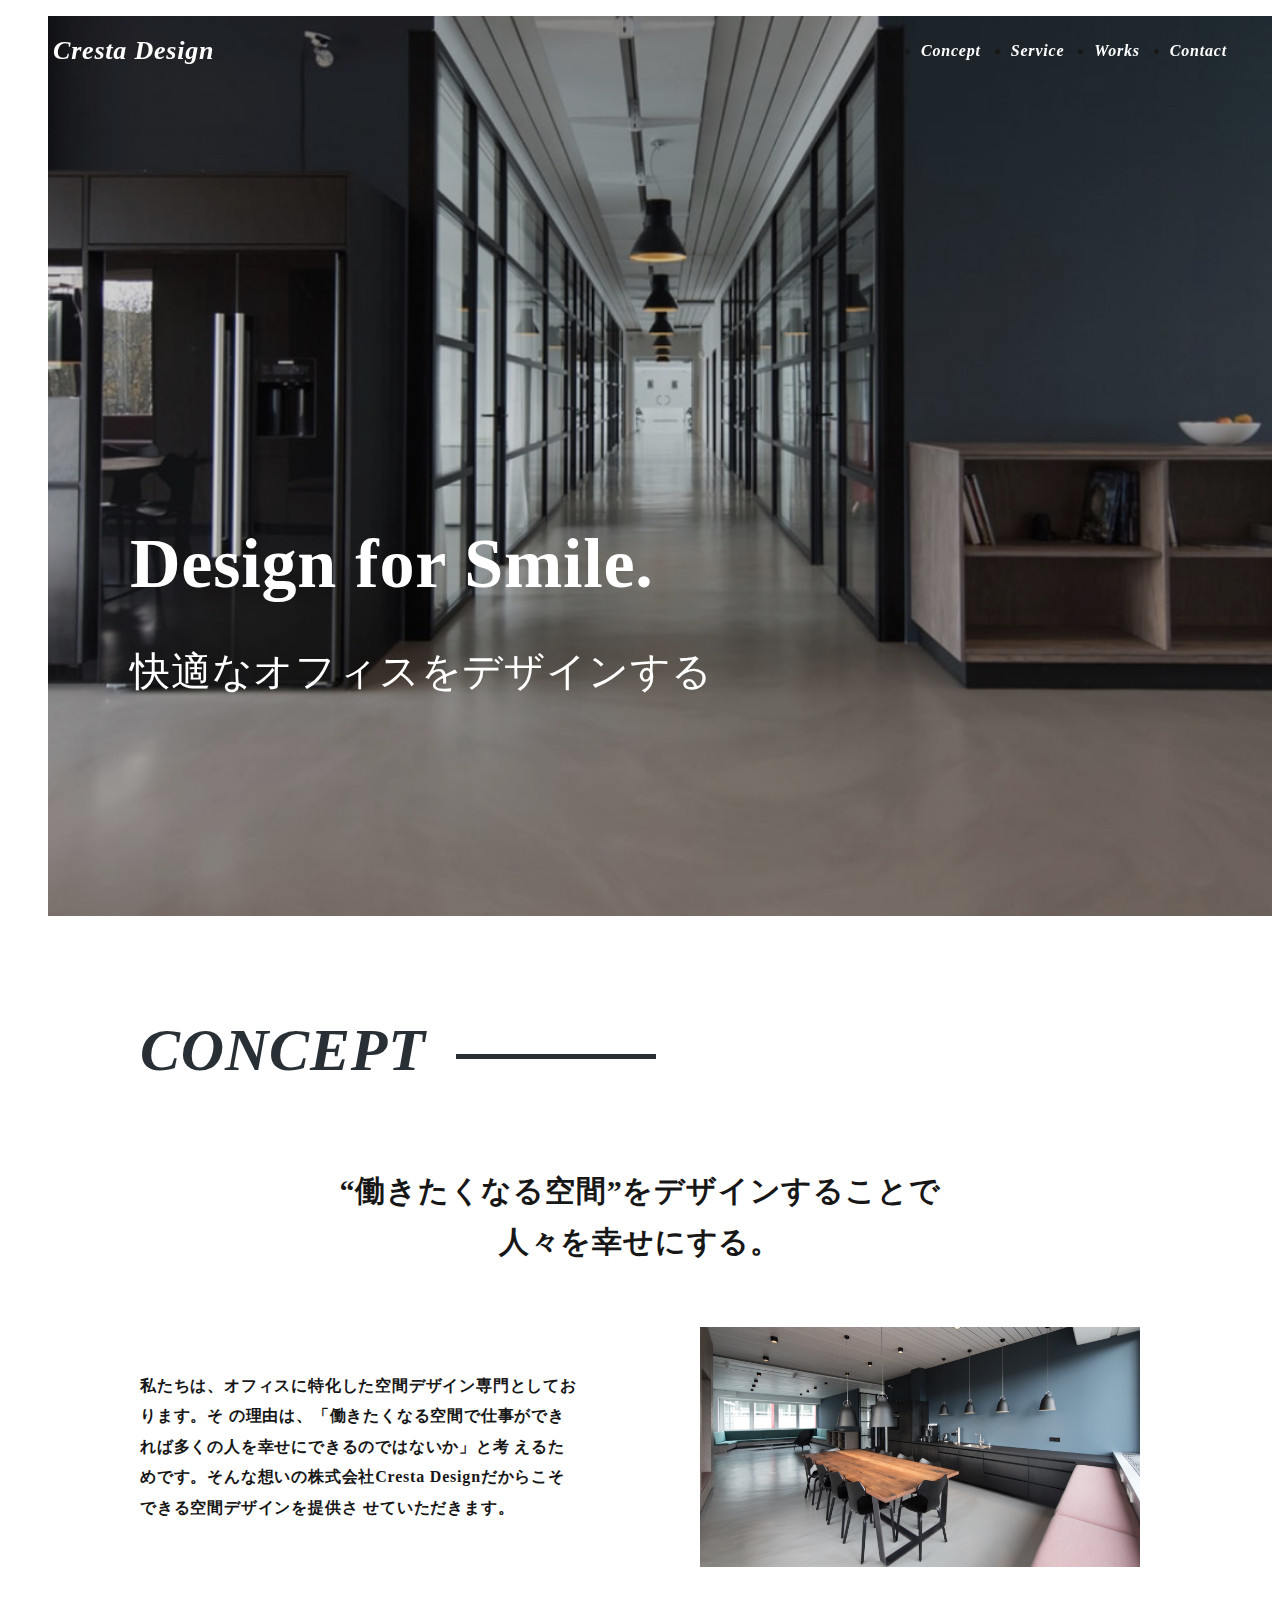
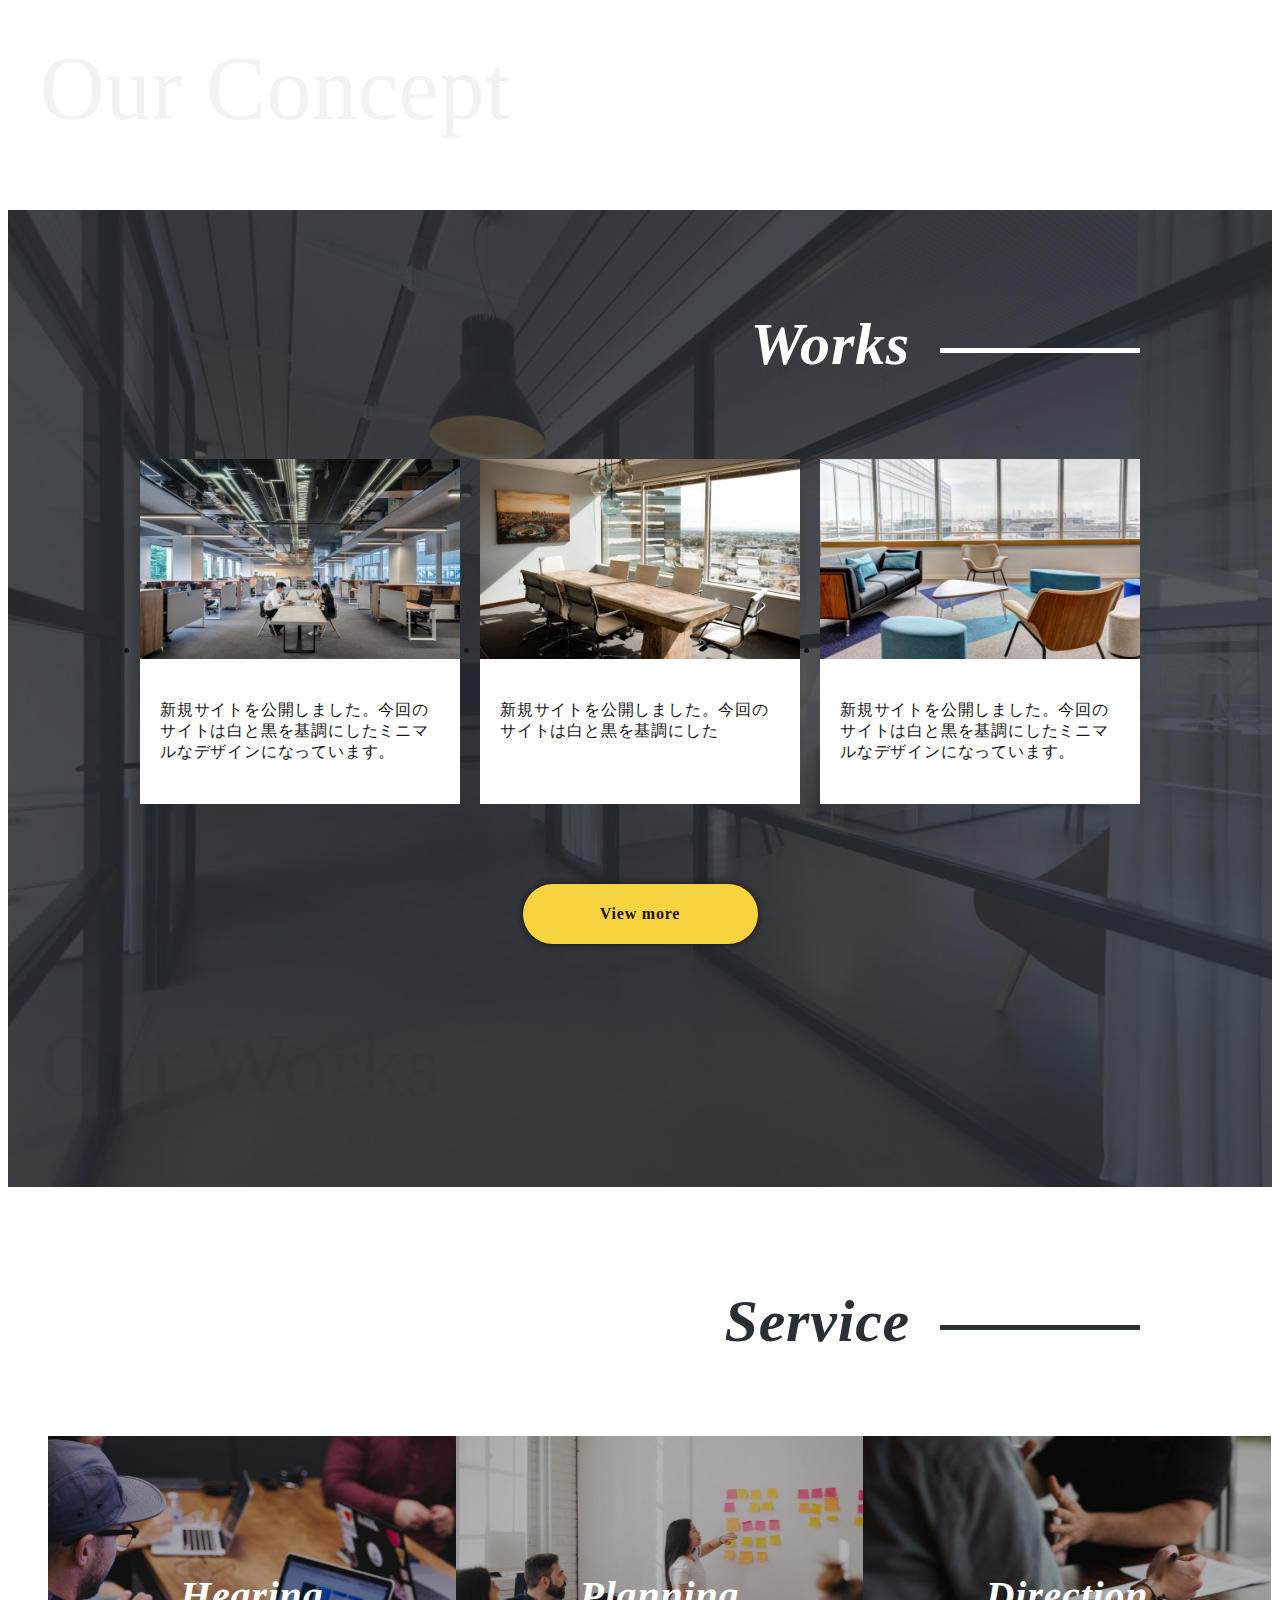
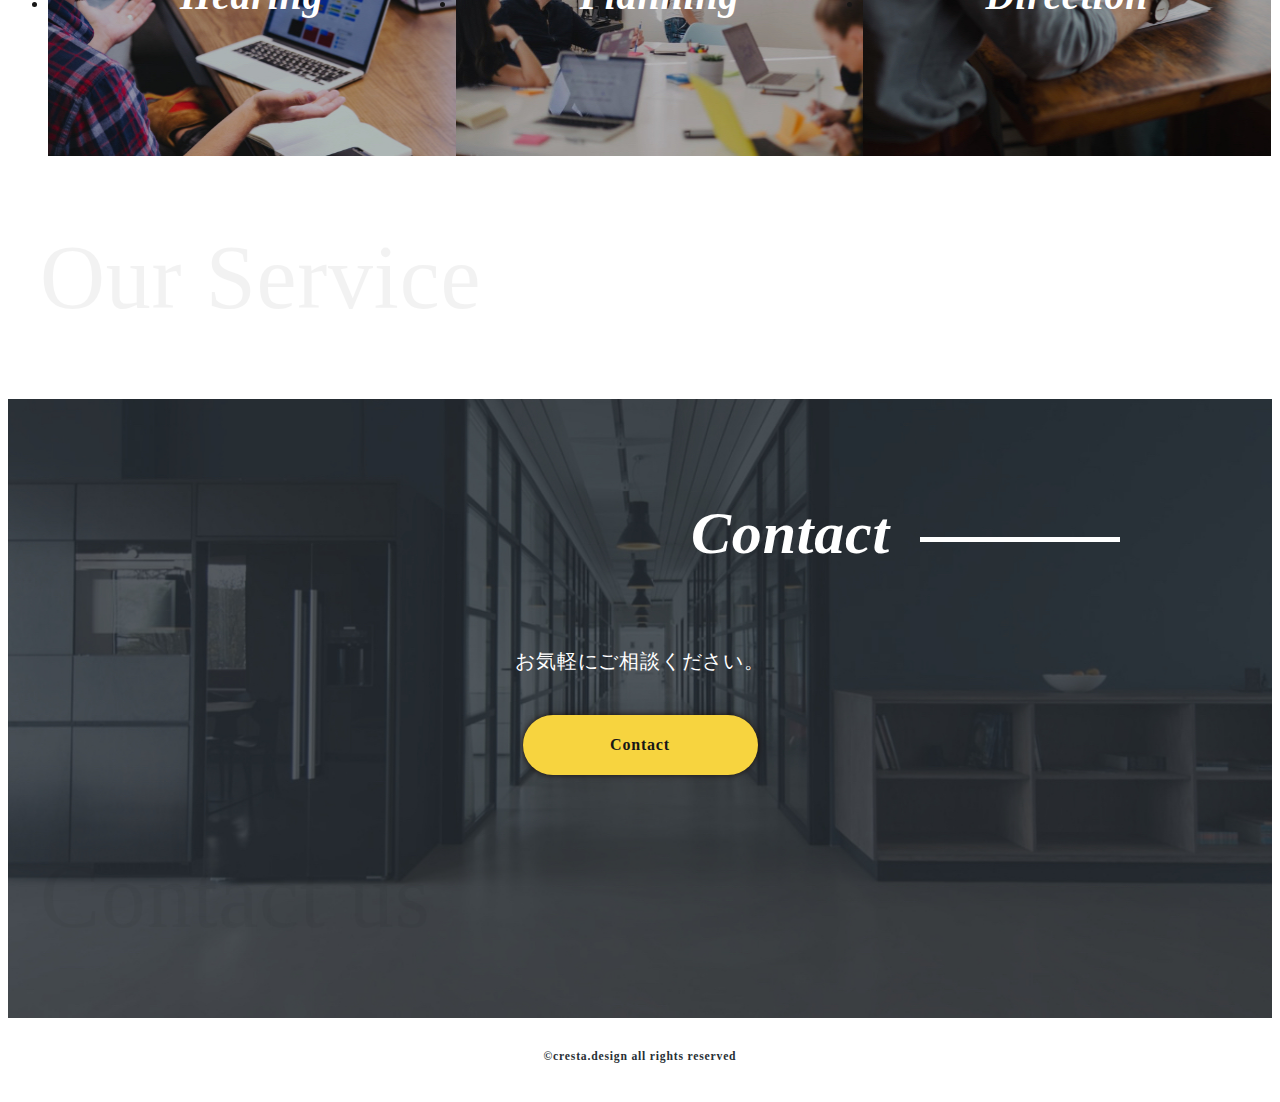
==== index.html @ 738f0717 "Add files via upload" ====
<!DOCTYPE html>
<html lang="ja">
<head>
    <meta charset="UTF-8">
    <meta http-equiv="X-UA-Compatible" content="IE=edge">
    <meta name="viewport" content="width=device-width, initial-scale=1.0">
    <title>Cresta Design |　快適なオフィス空間をデザインする会社</title>
    <link href=“https://fonts.googleapis.com/css?family=Noto+Serif|Noto+Serif+JP&display=swap” rel=“stylesheet”>
    <link rel="stylesheet" type="text/css" href="http://yui.yahooapis.com/3.18.1/build/cssreset/cssreset-min.css">
    <link rel="stylesheet" href="./css/slick.css">
    <link rel="stylesheet" href="./css/slick-theme.css">
    <link rel="stylesheet" href="style.css">
    
</head>
<body>
    <header class="header">
        <div class="header-inner">
            <h1 class="site-title"><a href="">Cresta Design</a></h1>
            <nav class="header-nav">
                <ul class="nav-list">
                    <li class="nav-item"><a href="">Concept</a></li>
                    <li class="nav-item"><a href="">Service</a></li>
                    <li class="nav-item"><a href="">Works</a></li>
                    <li class="nav-item"><a href="">Contact</a></li>
                </ul>
            </nav>
            <button class="burger-btn">
                <span class="bar bar_top"></span>
                <span class="bar bar_mid"></span>
                <span class="bar bar_bottom"></span>
            </button>
        </div>
    </header>
    <main>
        <div class="fv">
            <ul class="slider">
                <li><img src="./img/fv-bgi_01@2x.jpg" alt=""></li>
                <li><img src="./img/fv-bgi_02@2x.jpg" alt=""></li>
                <li><img src="./img/fv-bgi_03@2x.jpg" alt=""></li>
            </ul>
            <div class="main-copy">
                <p class="en-copy">Design for Smile.</p>
                <p class="jp-copy">快適なオフィスを<br class="sp-br">デザインする</p>
            </div>
        </div>
    <!-- concept -->
        <div class="section-wrapper">
            <h2 class="section-title">CONCEPT</h2>
            <div class="section-inner">
                <p class="concept-lead">“働きたくなる空間”をデザインすることで<br class="pc-br">
                    人々を幸せにする。</p>
                <div class="concept-content">
                    <p class="concept-text">私たちは、オフィスに特化した空間デザイン専門としております。そ
                        の理由は、「働きたくなる空間で仕事ができれば多くの人を幸せにできるのではないか」と考
                        えるためです。そんな想いの株式会社Cresta Designだからこそできる空間デザインを提供さ
                        せていただきます。</p>
                    <div class="concept-img-wrapper">
                        <img src="./img/concept-image@2x.jpg" alt="">
                    </div>
                </div>
            </div>
            <div class="section-bottom">Our Concept</div>
        </div>
    <!-- /concept -->

    <!-- works -->
    <div class="section-wrapper bg-works">
        <h2 class="section-title text-right text-white">Works</h2>
        <ul class="works-list">
            <li class="works-item">
                <a href="">
                    <div class="works-img-wrapper"><img src="./img/card-img01@2x.jpg" alt=""></div>
                    <p class="works-list-text">新規サイトを公開しました。今回のサイトは白と黒を基調にしたミニマルなデザインになっています。</p>
                </a>
            </li>
            <li class="works-item">
                <a href="">
                    <div class="works-img-wrapper"><img src="./img/card-img02@2x.jpg" alt=""></div>
                    <p class="works-list-text">新規サイトを公開しました。今回のサイトは白と黒を基調にした</p>
                </a>
            </li>
            <li class="works-item">
                <a href="">
                    <div class="works-img-wrapper"><img src="./img/card-img03@2x.jpg" alt=""></div>
                    <p class="works-list-text">新規サイトを公開しました。今回のサイトは白と黒を基調にしたミニマルなデザインになっています。</p>
                </a>
            </li>
        </ul>
        <a href="" class="link-btn">View more</a>
        <div class="section-bottom">Our Works</div>
    </div>
    <!--/works -->

    <!-- service -->
    <div class="section-wrapper">
        <h2 class="section-title text-right">Service</h2>
        <ul class="service-list">
            <li class="service-item service_1"><a href="">Hearing</a></li>
            <li class="service-item service_2"><a href="">Planning</a></li>
            <li class="service-item service_3"><a href="">Direction</a></li>
        </ul>
        <div class="section-bottom">Our Service</div>
    </div>
    <!-- /service -->


    <!-- contact -->
    <div class="section-wrapper bg-contact">
        <div class="section-inner">
            <h2 class="section-title text-white text-right">Contact</h2>
            <p class="contact-text">お気軽にご相談ください。</p>
            <a href="" class="link-btn">Contact</a>
        </div>
        <div class="section-bottom">Contact us</div>
    </div>
    <!-- /contact -->
        
    </main>
    <footer class="footer">
        <small>&copy;cresta.design all rights reserved</small>
    </footer>


<!-- jquery -->
<script src="https://ajax.googleapis.com/ajax/libs/jquery/3.6.0/jquery.min.js"></script>
<script src="./js/slick.min.js"></script>
<script src="./js/index.js"></script>
<!--/ jquery -->


</body>
</html>
---- style.css ----
/* ------------------- */
/*        bace         */
/* ------------------- */
img{
  width: 100%;
  vertical-align: bottom;
}

a{
  list-style-type: none;
  text-decoration: none;
}

html{
  font-size: 62.5%;
}
body{
  font-family: 'Noto serif','Noto serif jp',serif;
  letter-spacing: .05em;
  font-size: 1.6rem;
  color: #171717;
}
.section-inner{
  padding: 0 50px;
  margin: 0 auto;
  max-width: 1000px;
}


.section-wrapper{
  padding: 100px 0 70px;
}

.section-bottom{
  max-width: 1200px;
  margin: 0 auto;
  opacity: .05;
  font-size: 9rem;
}
.section-title::after{
  content: "";
  display: inline-block;
  vertical-align: middle;
  width: 200px;
  height: 5px;
  background-color: #282F35;
  margin-left: 30px;
}
.section-title{
  max-width: 1000px;
  font-size: 6rem;
  font-weight: bold;
  font-style: italic;
  margin: 0 auto 80px;
  color: #282F35;
  padding: 0 20px;
}

.link-btn{
  display: block;
  width: 235px;
  line-height: 60px;
  margin: 0 auto 70px;
  text-align: center;
  border-radius: 30px;
  background-color: #F7D43F;
  box-shadow: 0 0 6px #1b1310;
  font-weight: bold;
  color: #171717;
  text-decoration: none;
  transition: .3s;
}


.link-btn:hover{
  opacity: .7;
  transition: .3s;
}

.site-title{
  font-size: 2.6rem;
  font-weight: bold;
  font-style: italic;
  color: #fff;
}

/* ------------------- */
/*        burger       */
/* ------------------- */

.burger-btn{
  display: none;
}
/* ------------------- */
/*        header      */
/* ------------------- */


.header{
  position: absolute;
  padding: 19px 33px;
  top: 0;
  left: 0;
  z-index:1;
  box-sizing: border-box;   
  width: 100%;
  transition: .3s;
}
.header a{
  color: #fff;
  text-decoration: none;
  transition: .3s;
  font-weight: bold;
  font-style: italic;
}
.header a:hover{
  opacity: .7;
  transition: .3s;
  list-style: none;
}
.header-inner{
  max-width: 1200px;
  margin: 0 auto;
  padding: 0 20px;
  align-items: center;
  display: flex;
  justify-content: space-between;
}

.nav-list{
  display: flex;
}

.nav-item{
  margin-right: 30px;
}

  .nav-item:last-of-type{
    margin-right: 0;
  }
  .header.fixed{
    position: fixed;
    background-color: #282f35;
    padding: 30px;
    width: 100%;
    transition: .3s;
}
  /* ------------------- */
  /*         fv          */
  /* ------------------- */
  
  .fv{
    min-height: 550px;
    height: 100vh;
    background-size: cover;
    background-position: center;
    position: relative;
}
.fv img{
  min-height: 550px;
  height: 100vh;
  object-fit: cover;
}
.main-copy{
  position: absolute;
  bottom: 177px;
  left: 122px;
  color: #fff;
}

.sp-br{
  display: none;
}
.en-copy{
  font-size: 7rem;
  font-weight: bold;
  margin-bottom: 20px;
}

.jp-copy{
  font-size: 4rem;
  text-align: center;
}

.slick-arrow{
  display: none !important;
}


/* ------------------- */
/*        concept      */
/* ------------------- */


.concept-lead{
  text-align: center;
  font-size: 3rem;
  margin-bottom: 60px;
  font-weight: bold;
  line-height: 1.7;
}

.concept-content{
  display: flex;
  align-items: center;
  justify-content: space-between;
  margin-bottom: 70px;
}

.concept-text{
  max-width: 440px;
  line-height: 1.9;
  font-weight: bold;
}

.concept-img-wrapper{
  max-width: 440px;
  margin-left: 20px;
}

/* ------------------- */
/*        works        */
/* ------------------- */


.bg-works{  
  background-image: url(./img/works-bgi@2x.jpg);
  background-size: cover;
  background-position: center;
}


.works-list{
  display: flex;
  justify-content: space-between;
  margin: 0 auto 80px;
  padding: 0 50px;
  max-width: 1000px;
}

.works-item a{
  color: #141414;
  text-decoration: none;
}
.works-item{
  width: 32%;
  background-color: #fff;
}

.works-list-text{
  padding: 25px 20px;
}



/* ------------------- */
/*        service      */
/* ------------------- */

.service-list{
  display: flex;
  margin-bottom: 70px;
}

.service-item.service_1{
  background-image: url(./img/service-img01@2x.jpg);
}
.service-item.service_2{
  background-image: url(./img/service-img02@2x.jpg);
}
.service-item.service_3{
  background-image: url(./img/sevice-img03@2x.jpg);
}

.service-item{
  width: 33.3%;
}

.service-item a{
  text-decoration: none;
  display: block;
  width: 100%;
  text-align: center;
  color: #fff;
  line-height: 320px;
  font-size: 4rem;
  font-weight: bold;
  font-style: italic;
  transition: .3s;
}

.service-item a:hover{
  background-color: rgba(40,47,53,.7);
  transition: .3s;
}



/* ------------------- */
/*        contact      */
/* ------------------- */
.bg-contact{
  background-image: url(./img/contact-bgi@2x.jpg);
  background-size: cover;
  background-position: center;
}
.contact-text{
  text-align: center;
  margin-bottom: 40px;
  color: #fff;
  font-size: 2rem;
}

/* ------------------- */
/*        footer       */
/* ------------------- */

.footer{
  padding: 30px 0;
  text-align: center;
  font-size: 1.4rem;
  font-weight: bold;
  color: #282F35;
}


/* ------------------- */
/*        text         */
/* ------------------- */


.text-right{
  text-align: right;
}

.text-white{
  color: #fff;
}
.section-title.text-white::after{
  background-color: #fff;
}

@media screen and (max-width: 768px){
  
/* ------------------- */
/*        bace_sp      */
/* ------------------- */
.section-wrapper{
padding: 100px 0 40px;
}
.section-title{
  padding: 0 4vw;
  font-size: 3rem;
  margin-bottom: 50px;
}

.section-title::after{
  width: 90px;
}
.section-inner{
  padding: 0 4vw
}
.section-bottom{
  font-size: 4rem;
  padding: 0 4vw;
}
.link-btn{
margin-bottom: 40px;  
}

/* ------------------- */
/*      header_sp      */
/* ------------------- */

.header{
  padding: 30px 4vw 0;
}

.header-nav{
  display: none;
  position: fixed;
  top: 0;
  left: 0;
  width: 100%;
  height: 100vh;
  background-color: #282F35;
}

.nav-list{
  height: 100%;
  flex-direction: column;
  justify-content: center;
  align-items: center;
}
.nav-item{
  margin: 0 0 30px;
}

.nav-item:last-of-type{
  margin-bottom: 0;
}

.burger-btn{
  display: block;
  position: absolute;
  top: 30px;
  right: 4vw;
}
.burger-btn .bar{
  display: block;
  height: 3px;
  width: 30px;
  background-color: #fff;
  transition: .3s ;
}
.bar_top,
.bar_mid{
  margin-bottom: 8px;
}
.bueger-btn.cross .bar_top{
 opacity: 0;
 transition: .3s;
}
.bueger-btn.cross .bar_mid{
  transform: rotate(45deg) translate(8px.8px);
  transition: .3s;
}
.bueger-btn.cross .bar_bottom{
  transform: rotate(-45deg) translate(8px,-8px);
  transition: .3s;
}
body.no-scroll{
  overflow: hidden;
}
button{
  background-color: transparent;
  border: none;
  cursor: pointer;
  outline: none;
  padding: 0;
  appearance: none;
}
.sp-br{
  display: block;
}
.pc-br{
  display: none;
}
/* ------------------- */
/*      fv_sp          */
/* ------------------- */
.main-copy{
  top: 50%;
  left: 50%;
  transform: translate(-50%, -50%);
}
.en-copy{
  font-size: 9.8vw;
  white-space: nowrap;
}
.jp-copy{
  font-size: 8vw;
}
/* ------------------- */
/*      concept_sp     */
/* ------------------- */


.concept-lead{
  font-size: 2rem;
  margin-bottom: 32px;
}
.concept-content{
  display: block;
  margin-bottom: 40px;
}
.concept-text{
  margin-bottom: 30px;
}
.concept-img-wrapper{
  width: 100%;
  margin: 0;
}
/* ------------------- */
/*      works_sp       */
/* ------------------- */
.works-list{
  display: block;
  padding: 0 4vw;
  margin-bottom: 80px;
}
.works-item{
  width: 320px;
  max-width: 100%;
  margin: 0 auto 30px;
}
/* ------------------- */
/*      service_sp     */
/* ------------------- */
.service-list{
  display: block;
  margin-bottom: 40px;
}
.service-item{
  width: 100%;
  margin-bottom: 30px;
}
.service-item a{
  line-height: 250px;
}
}
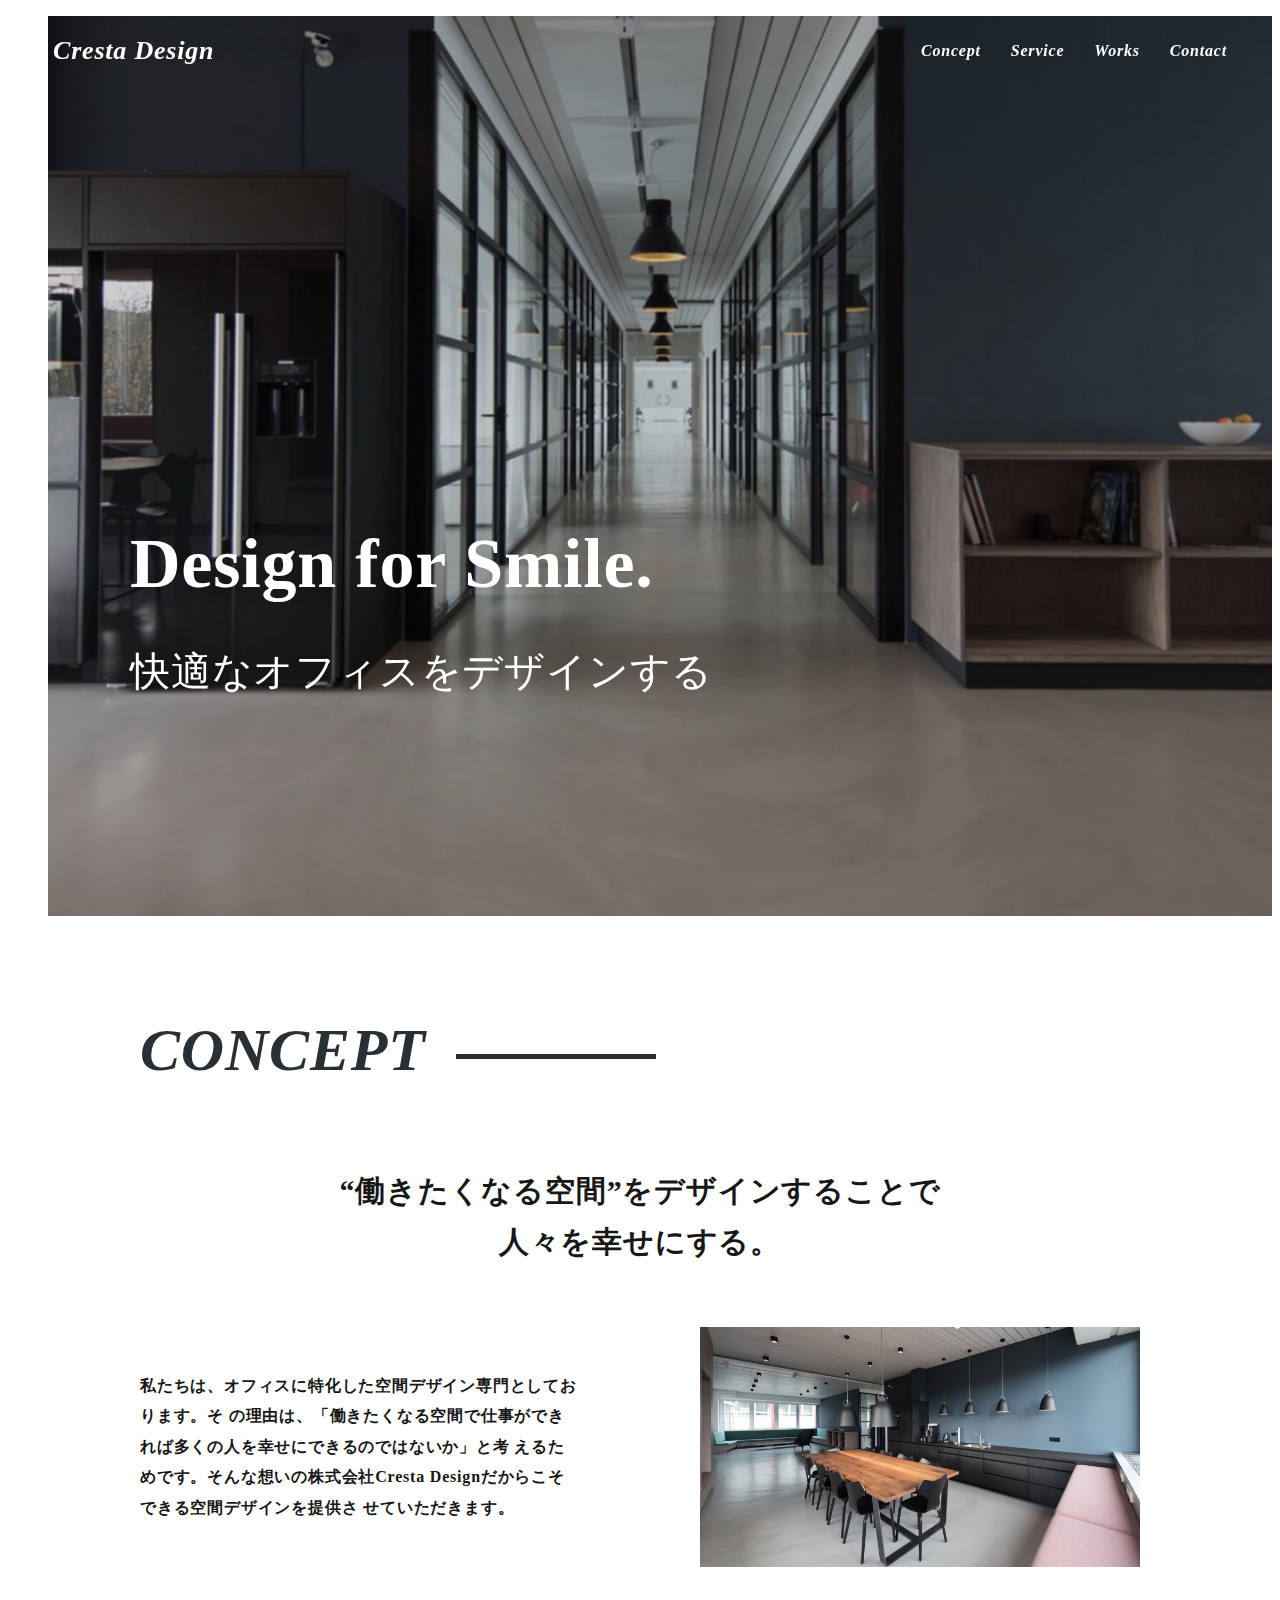
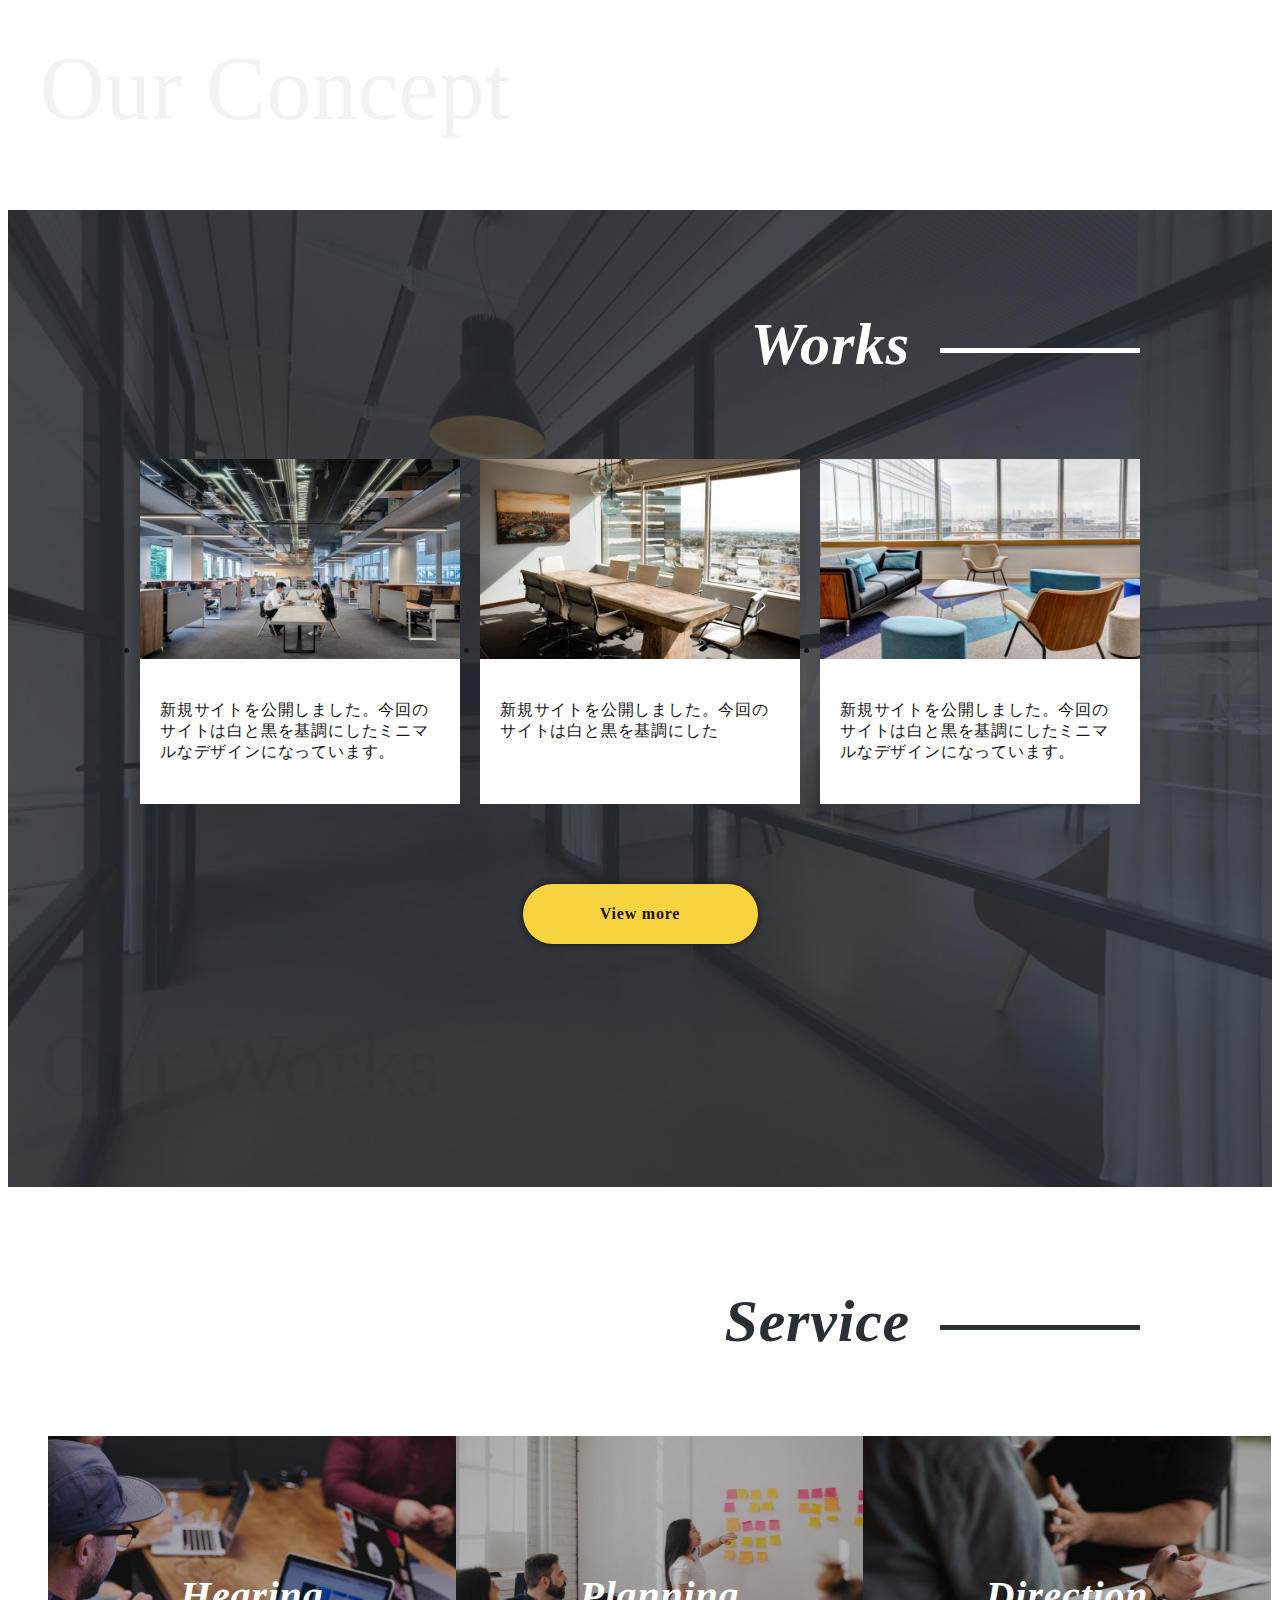
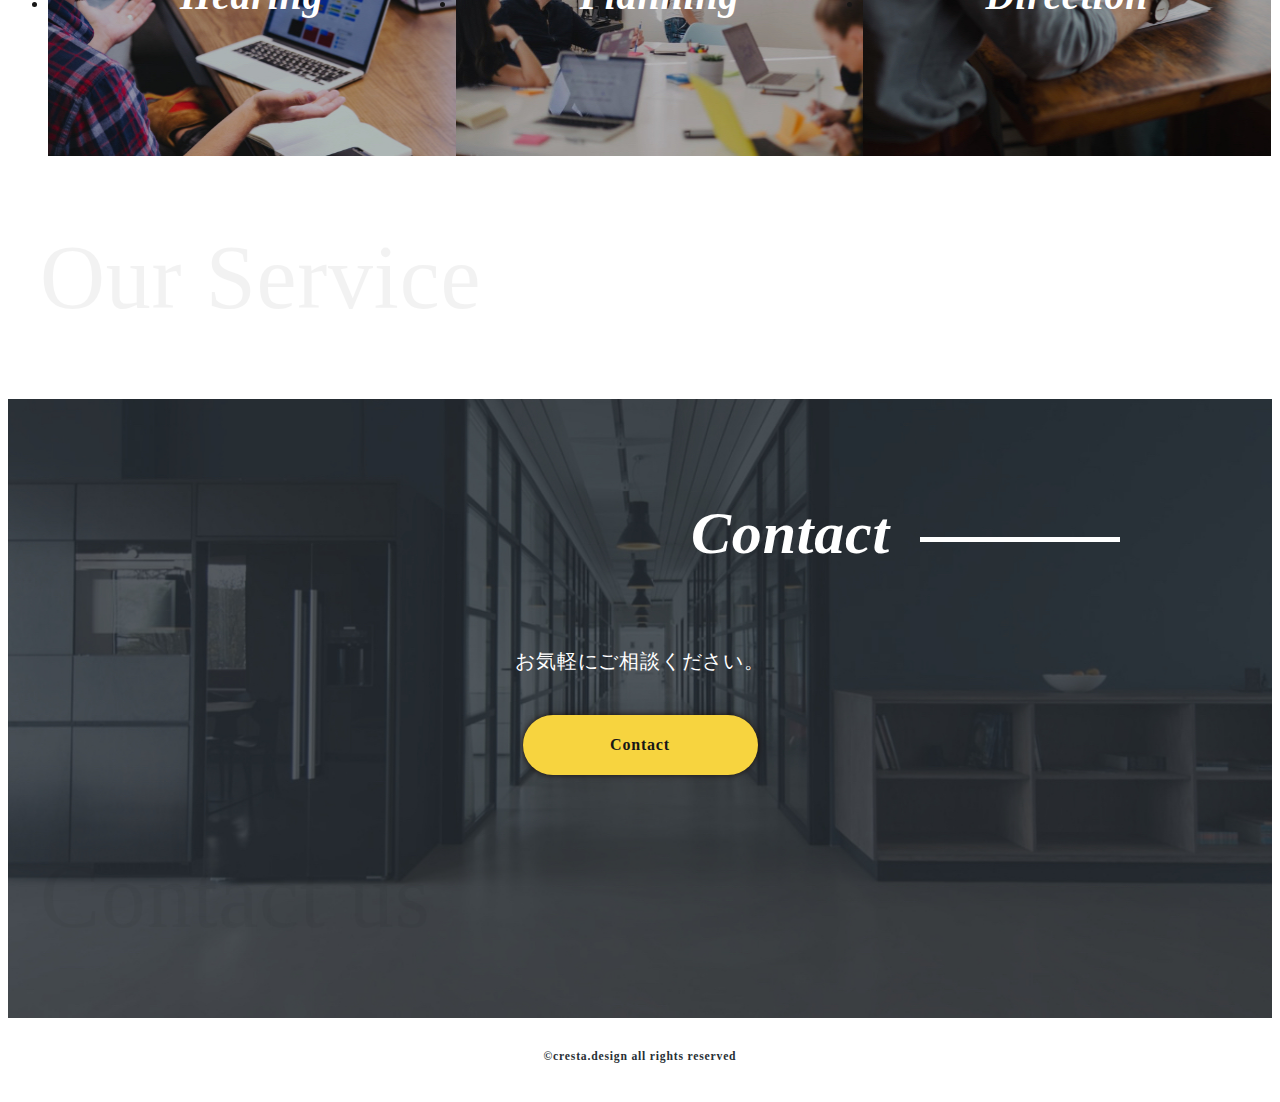
==== commit f7a7b88d: "Add files via upload" ====
--- a/index.html
+++ b/index.html
@@ -7,6 +7,7 @@
     <title>Cresta Design |　快適なオフィス空間をデザインする会社</title>
     <link href=“https://fonts.googleapis.com/css?family=Noto+Serif|Noto+Serif+JP&display=swap” rel=“stylesheet”>
     <link rel="stylesheet" type="text/css" href="http://yui.yahooapis.com/3.18.1/build/cssreset/cssreset-min.css">
+    <link rel="stylesheet" href="./css/reset.css">
     <link rel="stylesheet" href="./css/slick.css">
     <link rel="stylesheet" href="./css/slick-theme.css">
     <link rel="stylesheet" href="style.css">
--- a/style.css
+++ b/style.css
@@ -105,13 +105,15 @@
   box-sizing: border-box;   
   width: 100%;
   transition: .3s;
+  list-style-type: none;
 }
 .header a{
   color: #fff;
+  transition: .3s;
+  font-weight: bold;
+  font-style: italic;
+  list-style: none;
   text-decoration: none;
-  transition: .3s;
-  font-weight: bold;
-  font-style: italic;
 }
 .header a:hover{
   opacity: .7;
@@ -133,6 +135,7 @@
 
 .nav-item{
   margin-right: 30px;
+  list-style-type: none;
 }
 
   .nav-item:last-of-type{
